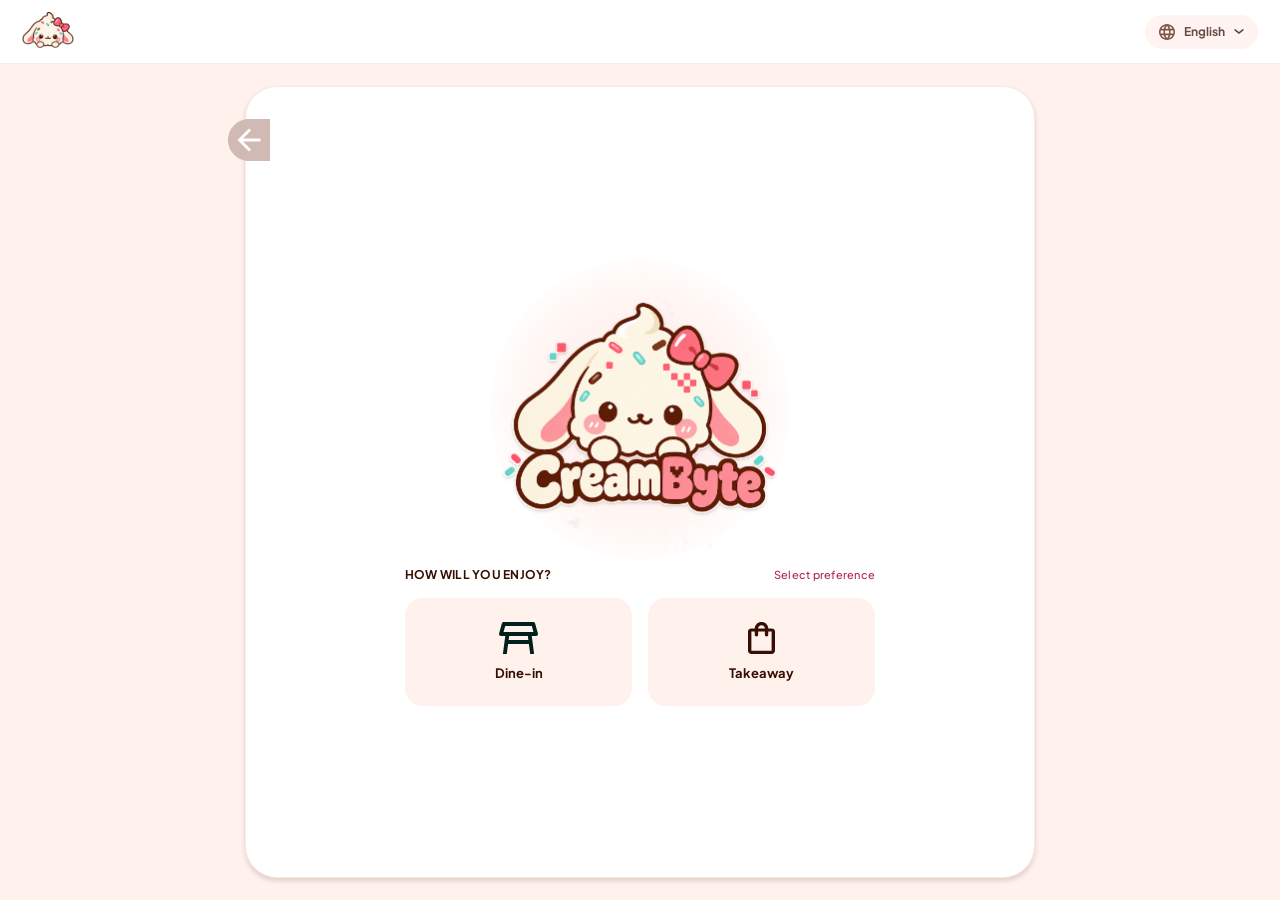
==== frontend/src/cart.html @ b2f7e340 "first commit" ====
<!doctype html>
<html lang="en">
  <head>
    <meta charset="UTF-8" />
    <meta name="viewport" content="width=device-width, initial-scale=1" />
    <meta name="theme-color" content="#fff1ec" />
    <title>Your order · CreamByte</title>
    <link rel="preconnect" href="https://fonts.googleapis.com" />
    <link rel="preconnect" href="https://fonts.gstatic.com" crossorigin />
    <link
      href="https://fonts.googleapis.com/css2?family=Plus+Jakarta+Sans:wght@400;500;600;700;800&display=swap"
      rel="stylesheet"
    />
    <link rel="stylesheet" href="/frontend/src/css/base.css" />
    <link
      rel="icon"
      type="image/png"
      href="/frontend/src/assets/creambyte-logo.png"
    />
    <link rel="stylesheet" href="/frontend/src/styles.css" />
    <link rel="stylesheet" href="/frontend/src/css/cart.css" />
    <script src="/frontend/src/app.js" defer></script>
  </head>
  <body data-page="cart">
    <header class="topbar">
      <a class="brand-link" href="/frontend/src/" aria-label="CreamByte home"
        ><img
          class="brand-mark"
          src="/frontend/src/assets/creambyte-logo.png"
          alt="CreamByte" /></a
      ><span class="language-pill"
        ><img
          class="language-icon"
          src="/frontend/src/assets/Globe.svg"
          alt="" />English<img
          class="language-caret"
          src="/frontend/src/assets/Dropdown.svg"
          alt=""
      /></span>
    </header>
    <main class="kiosk-main">
      <section class="panel cart-panel">
        <div class="cart-content">
          <div class="cart-heading">
            <h1>Your Order</h1>
            <span class="item-count" id="item-count"></span>
          </div>
          <div class="cart-items" id="cart-items"></div>
        </div>
        <div class="totals" id="cart-totals"></div>
        <div class="cart-actions">
          <a
            class="secondary-button"
            id="edit-order"
            href="/frontend/src/flavor.html"
            >Edit order</a
          >
          <div class="cart-actions-primary">
            <a
              class="secondary-button"
              id="add-another-order"
              href="/frontend/src/preference.html"
              >Add another order</a
            >
            <a
              class="primary-button"
              id="checkout"
              href="/frontend/src/payment.html"
              >Proceed to checkout <span aria-hidden="true">→</span></a
            >
          </div>
        </div>
      </section>
    </main>
  </body>
</html>
---- frontend/src/css/base.css ----
* {
  box-sizing: border-box;
}
[hidden] {
  display: none !important;
}
:root {
  color-scheme: light;
  font-family: "Plus Jakarta Sans", sans-serif;
  color: #360f02;
  background: #fff;
  font-synthesis: none;
  text-rendering: optimizeLegibility;
}
body {
  min-width: 320px;
  min-height: 100vh;
  margin: 0;
  background: #fff;
}
button,
input {
  font: inherit;
}
button,
a {
  color: inherit;
}
button {
  cursor: pointer;
}
button:focus-visible,
input:focus-visible,
a:focus-visible {
  outline: 3px solid #f45b82;
  outline-offset: 3px;
}
.topbar {
  height: 64px;
  display: flex;
  align-items: center;
  justify-content: space-between;
  padding: 0 22px;
  border-bottom: 1px solid #f8e9e4;
  background: #fff;
  box-shadow: 0 2px 8px rgba(54, 15, 2, 0.06);
}
.brand-link {
  display: inline-flex;
}
.brand-mark {
  width: 52px;
  height: 52px;
  object-fit: contain;
}
.language-pill {
  display: inline-flex;
  align-items: center;
  gap: 9px;
  padding: 9px 14px;
  border: 0;
  border-radius: 999px;
  background: #fff4f1;
  color: #694a44;
  font-size: 12px;
  font-weight: 700;
}
.language-icon {
  width: 16px;
  height: 16px;
}
.language-caret {
  width: 10px;
  height: auto;
}
.kiosk-main {
  min-height: calc(100vh - 64px);
  min-height: calc(100dvh - 64px);
  display: flex;
  justify-content: center;
  align-items: stretch;
  padding: 22px 18px;
  background: #fff1ec;
}
.panel {
  position: relative;
  width: min(100%, 790px);
  min-height: min(700px, calc(100dvh - 108px));
  border-radius: 32px;
  background: #fff;
  box-shadow: 0 3px 5px rgba(54, 15, 2, 0.15);
}
.primary-button,
.secondary-button {
  min-height: 48px;
  display: inline-flex;
  align-items: center;
  justify-content: center;
  gap: 10px;
  padding: 12px 26px;
  border-radius: 999px;
  font-size: 14px;
  font-weight: 700;
  text-decoration: none;
  transition:
    background 0.16s ease,
    transform 0.16s ease,
    box-shadow 0.16s ease;
}
.primary-button {
  border: 0;
  background: #f45b82;
  color: #fff;
  box-shadow: 0 5px 12px rgba(240, 79, 123, 0.2);
}
.primary-button:hover:not(:disabled) {
  background: #e94c75;
  transform: translateY(-1px);
}
.primary-button:disabled {
  cursor: not-allowed;
  opacity: 0.5;
  box-shadow: none;
}
.secondary-button {
  border: 1px solid #edbfd0;
  background: #fff;
  color: #b0284b;
}
.secondary-button:hover {
  background: #fff6f4;
}
.full-width {
  width: 100%;
}
.back-button {
  position: absolute;
  z-index: 3;
  top: 32px;
  left: -18px;
  width: 42px;
  height: 42px;
  display: grid;
  place-items: center;
  padding: 0;
  border: 0;
  background: transparent;
  text-decoration: none;
  transition: transform 0.16s ease;
}
.back-button img {
  display: block;
  width: 100%;
  height: 100%;
}
.back-button:hover {
  transform: scale(1.06);
}
.back-button:active {
  transform: scale(0.96);
}
.back-button:focus-visible {
  border-radius: 50%;
  outline: 3px solid #f45b82;
  outline-offset: 3px;
}
.mascot-glow {
  position: absolute;
  width: 88%;
  aspect-ratio: 1;
  border-radius: 50%;
  background: radial-gradient(circle, #ffe3e6 0%, #fff6f2 50%, transparent 72%);
}
.hero-mascot,
.preference-mascot img,
.confirmation-mascot img {
  position: relative;
  z-index: 1;
  display: block;
  width: min(100%, 460px);
  aspect-ratio: 1;
  object-fit: contain;
}
.form-error {
  margin: 0;
  color: #b0284b;
  font-size: 10px;
  font-weight: 700;
  line-height: 1.5;
}
.totals {
  display: grid;
  gap: 8px;
  padding: 15px 24px;
  border-top: 1px solid #f1dfd9;
  background: #fff7f4;
  font-size: 11px;
}
.total-row {
  display: flex;
  justify-content: space-between;
  gap: 10px;
}
.total-row.vat {
  color: #806a64;
}
.total-row.grand {
  padding-top: 3px;
  font-weight: 800;
}
@media (min-width: 700px) {
  .topbar {
    height: 76px;
    padding: 0 32px;
  }
  .brand-mark {
    width: 62px;
    height: 62px;
  }
  .kiosk-main {
    min-height: calc(100dvh - 76px);
    padding: 30px 32px;
  }
  .panel {
    min-height: min(700px, calc(100dvh - 136px));
    border-radius: 38px;
  }
  .totals {
    padding: 18px 28px;
    font-size: 13px;
  }
}
@media (max-width: 480px) {
  .topbar {
    height: 56px;
    padding: 0 13px;
  }
  .brand-mark {
    width: 45px;
    height: 45px;
  }
  .kiosk-main {
    min-height: calc(100dvh - 56px);
    padding: 14px 12px;
  }
  .panel {
    min-height: min(700px, calc(100dvh - 84px));
    border-radius: 23px;
  }
  .back-button {
    top: 22px;
    left: -9px;
    width: 32px;
    height: 32px;
    font-size: 18px;
  }
  .totals {
    padding: 12px 14px;
    font-size: 10px;
  }
}
@media (prefers-reduced-motion: reduce) {
  *,
  *::before,
  *::after {
    scroll-behavior: auto !important;
    transition-duration: 0.01ms !important;
  }
}
---- frontend/src/styles.css ----
/* ============================================================
   CreamByte Kiosk — Global Styles
   Shared shell, layout, and base components used across all
   kiosk pages. Page-specific overrides live in /css/*.

   Design tokens, layout, and shared components.
   ============================================================ */

/* ---------- Design tokens ---------- */
:root {
  color-scheme: light;
  font-family: "Plus Jakarta Sans", sans-serif;
  color: #360f02;
  background: #fff;
  font-synthesis: none;
  text-rendering: optimizeLegibility;

  /* Brand palette */
  --cb-primary: #f45b82;
  --cb-primary-hover: #e94c75;
  --cb-primary-active: #d63f68;
  --cb-primary-soft: #fff4f1;
  --cb-ink: #360f02;
  --cb-surface: #ffffff;
  --cb-bg: #fff1ec;
  --cb-border: #f8e9e4;
  --cb-text-muted: #8f7770;
  --cb-danger: #b0284b;

  /* Elevation & shape */
  --cb-shadow-panel: 0 3px 5px rgba(54, 15, 2, 0.15);
  --cb-shadow-primary: 0 5px 12px rgba(240, 79, 123, 0.2);
  --cb-radius-panel: 32px;
  --cb-radius-btn: 999px;
}

/* ---------- Reset & base ---------- */
*,
*::before,
*::after {
  box-sizing: border-box;
}

[hidden] {
  display: none !important;
}

body {
  margin: 0;
  min-width: 320px;
  min-height: 100vh;
  min-height: 100dvh;
  background: #fff;
}

button,
input {
  font: inherit;
}

button,
a {
  color: inherit;
}

button {
  cursor: pointer;
}

button:focus-visible,
input:focus-visible,
a:focus-visible {
  outline: 3px solid #f45b82;
  outline-offset: 3px;
}

/* ---------- App shell: top bar ---------- */
.topbar {
  height: 64px;
  display: flex;
  align-items: center;
  justify-content: space-between;
  padding: 0 22px;
  border-bottom: 1px solid #f8e9e4;
  background: #fff;
  box-shadow: 0 2px 8px rgba(54, 15, 2, 0.06);
}

.brand-link {
  display: inline-flex;
}

.brand-mark {
  width: 52px;
  height: 52px;
  object-fit: contain;
}

.language-pill {
  display: inline-flex;
  align-items: center;
  gap: 9px;
  padding: 9px 14px;
  border: 0;
  border-radius: 999px;
  background: #fff4f1;
  color: #694a44;
  font-size: 12px;
  font-weight: 700;
}

.language-icon {
  width: 16px;
  height: 16px;
}

.language-caret {
  width: 10px;
  height: auto;
}

/* ---------- App shell: main panel ---------- */
.kiosk-main {
  min-height: calc(100vh - 64px);
  min-height: calc(100dvh - 64px);
  display: flex;
  justify-content: center;
  align-items: stretch;
  padding: 22px 18px;
  background: #fff1ec;
}

.panel {
  position: relative;
  width: min(100%, 790px);
  min-height: min(700px, calc(100dvh - 108px));
  border-radius: var(--cb-radius-panel);
  border: 1px solid var(--cb-border);
  background: var(--cb-surface);
  box-shadow: var(--cb-shadow-panel);
}

/* ---------- Home screen ---------- */
.start-panel {
  display: flex;
  flex-direction: column;
  align-items: center;
  justify-content: center;
  padding: 30px 48px;
}

.mascot-wrap {
  position: relative;
  flex: 1 1 auto;
  width: min(100%, 520px);
  min-height: 250px;
  display: flex;
  align-items: center;
  justify-content: center;
}

.mascot-glow {
  position: absolute;
  width: 88%;
  aspect-ratio: 1;
  border-radius: 50%;
  background: radial-gradient(circle, #ffe3e6 0%, #fff6f2 50%, transparent 72%);
}

.hero-mascot,
.preference-mascot img,
.confirmation-mascot img {
  position: relative;
  z-index: 1;
  display: block;
  width: min(100%, 460px);
  aspect-ratio: 1;
  object-fit: contain;
}

.home-content {
  width: min(100%, 470px);
  display: flex;
  flex-direction: column;
  align-items: center;
  text-align: center;
}

.home-content h1 {
  margin: 0;
  font-size: clamp(23px, 3.2vw, 31px);
  font-weight: 800;
  letter-spacing: -0.04em;
}

.home-content > p:not(.member-welcome) {
  margin: 9px 0 0;
  color: var(--cb-text-muted);
  font-size: 13px;
}

/* ---------- Buttons ---------- */
.primary-button,
.secondary-button {
  min-height: 48px;
  display: inline-flex;
  align-items: center;
  justify-content: center;
  gap: 10px;
  padding: 12px 26px;
  border-radius: var(--cb-radius-btn);
  font-size: 14px;
  font-weight: 700;
  text-decoration: none;
  transition:
    background 0.16s ease,
    transform 0.16s ease,
    box-shadow 0.16s ease;
}

.primary-button {
  border: 0;
  background: var(--cb-primary);
  color: #fff;
  box-shadow: var(--cb-shadow-primary);
}

.primary-button:hover:not(:disabled) {
  background: var(--cb-primary-hover);
  transform: translateY(-1px);
}

.primary-button:active:not(:disabled),
.secondary-button:active {
  transform: scale(0.98);
}

.primary-button:disabled {
  cursor: not-allowed;
  opacity: 0.5;
  box-shadow: none;
}

.secondary-button {
  border: 1px solid #edbfd0;
  background: var(--cb-surface);
  color: var(--cb-danger);
}

.secondary-button:hover {
  background: #fff6f4;
}

.full-width {
  width: 100%;
}

/* ---------- Back button ---------- */
.back-button {
  position: absolute;
  z-index: 3;
  top: 32px;
  left: -18px;
  width: 42px;
  height: 42px;
  display: grid;
  place-items: center;
  padding: 0;
  border: 0;
  background: transparent;
  text-decoration: none;
  transition: transform 0.16s ease;
}

.back-button img {
  display: block;
  width: 100%;
  height: 100%;
}

.back-button:hover {
  transform: scale(1.06);
}

.back-button:active {
  transform: scale(0.96);
}

.back-button:focus-visible {
  border-radius: 50%;
  outline: 3px solid #f45b82;
  outline-offset: 3px;
}
---- frontend/src/css/cart.css ----
.cart-panel {
  display: flex;
  flex-direction: column;
  overflow: hidden;
}
.cart-content {
  flex: 1;
  min-height: 0;
  padding: 24px 24px 12px;
}
.cart-heading {
  display: flex;
  align-items: center;
  justify-content: space-between;
  margin-bottom: 14px;
}
.cart-heading h1 {
  margin: 0;
  font-size: 19px;
}
.item-count {
  padding: 5px 11px;
  border-radius: 99px;
  background: #fff1ec;
  color: #8e5148;
  font-size: 10px;
  font-weight: 700;
}
.cart-items {
  display: grid;
  gap: 12px;
}
.cart-item {
  display: grid;
  grid-template-columns: 82px minmax(0, 1fr);
  gap: 13px;
  padding: 11px;
  border-radius: 16px;
  background: #fff;
  box-shadow: 0 3px 8px rgba(95, 54, 42, 0.12);
}
.cart-art {
  display: grid;
  place-items: center;
  aspect-ratio: 1;
  border-radius: 12px;
  background: #fff1ec;
}
.cart-art-img {
  width: 100%;
  height: 100%;
  object-fit: contain;
  padding: 6px;
}
.cart-scoop {
  width: 62%;
  aspect-ratio: 1;
  border-radius: 50%;
  box-shadow:
    inset -7px -7px 12px rgba(54, 15, 2, 0.12),
    inset 5px 4px 8px rgba(255, 255, 255, 0.55);
}
.cart-item-main {
  min-width: 0;
  padding: 3px 0;
}
.cart-item-title {
  display: flex;
  align-items: start;
  justify-content: space-between;
  gap: 8px;
}
.cart-item-title h2 {
  overflow: hidden;
  margin: 0;
  font-size: 12px;
  text-overflow: ellipsis;
  white-space: nowrap;
}
.cart-item-title strong {
  flex: 0 0 auto;
  font-size: 11px;
}
.unit-price {
  margin: 4px 0 0;
  color: #927c76;
  font-size: 9px;
}
.order-details {
  display: grid;
  grid-template-columns: repeat(2, minmax(0, 1fr));
  gap: 4px 12px;
  margin: 8px 0;
  color: #806a64;
  font-size: 9px;
}
.order-details div {
  min-width: 0;
  display: flex;
  justify-content: space-between;
  gap: 4px;
}
.order-details .service-detail {
  grid-column: 1 / -1;
}
.order-details dd {
  overflow: hidden;
  margin: 0;
  color: #5b3c35;
  font-weight: 600;
  text-align: right;
  text-overflow: ellipsis;
  white-space: nowrap;
}
.cart-item-controls {
  display: flex;
  align-items: center;
  justify-content: space-between;
  padding-top: 7px;
  border-top: 1px solid #f4e8e4;
}
.quantity-control {
  display: inline-flex;
  align-items: center;
  gap: 8px;
  padding: 3px 7px;
  border-radius: 99px;
  background: #faf3f0;
  font-size: 10px;
}
.quantity-control button,
.remove-item {
  display: grid;
  place-items: center;
  padding: 0;
  border: 0;
  border-radius: 50%;
  background: transparent;
}
.quantity-control button {
  width: 22px;
  height: 22px;
  font-size: 14px;
}
.quantity-control button:hover {
  background: #fff;
}
.remove-item {
  width: 28px;
  height: 28px;
  color: #9a7770;
  font-size: 17px;
}
.remove-icon {
  display: block;
  width: 16px;
  height: 16px;
}
.remove-item:hover {
  background: #fff1ec;
  color: #b0284b;
}
.cart-actions {
  display: flex;
  flex-wrap: wrap;
  align-items: center;
  justify-content: space-between;
  gap: 10px;
  padding: 13px 24px 18px;
}
.cart-actions-primary {
  display: flex;
  flex-wrap: wrap;
  gap: 10px;
}
.cart-actions .primary-button,
.cart-actions .secondary-button {
  min-height: 44px;
  padding: 10px 20px;
  font-size: 12px;
}
@media (min-width: 700px) {
  .cart-item {
    grid-template-columns: 106px minmax(0, 1fr);
    gap: 16px;
    padding: 13px;
  }
  .cart-item-title h2 {
    font-size: 14px;
  }
  .cart-item-title strong {
    font-size: 12px;
  }
  .unit-price,
  .order-details {
    font-size: 10px;
  }
}
@media (max-width: 480px) {
  .cart-content {
    padding: 19px 13px 10px;
  }
  .cart-heading h1 {
    font-size: 16px;
  }
  .cart-item {
    grid-template-columns: 62px minmax(0, 1fr);
    gap: 9px;
    padding: 8px;
  }
  .cart-item-title h2 {
    font-size: 10px;
  }
  .cart-item-title strong {
    font-size: 9px;
  }
  .unit-price,
  .order-details {
    font-size: 8px;
  }
  .order-details {
    gap: 3px 8px;
  }
  .cart-item-controls {
    padding-top: 5px;
  }
  .cart-actions {
    padding: 11px 13px 14px;
  }
  .cart-actions,
  .cart-actions-primary {
    flex-direction: column;
    width: 100%;
  }
  .cart-actions .primary-button,
  .cart-actions .secondary-button {
    width: 100%;
    min-height: 43px;
    padding: 10px 15px;
    font-size: 11px;
  }
}
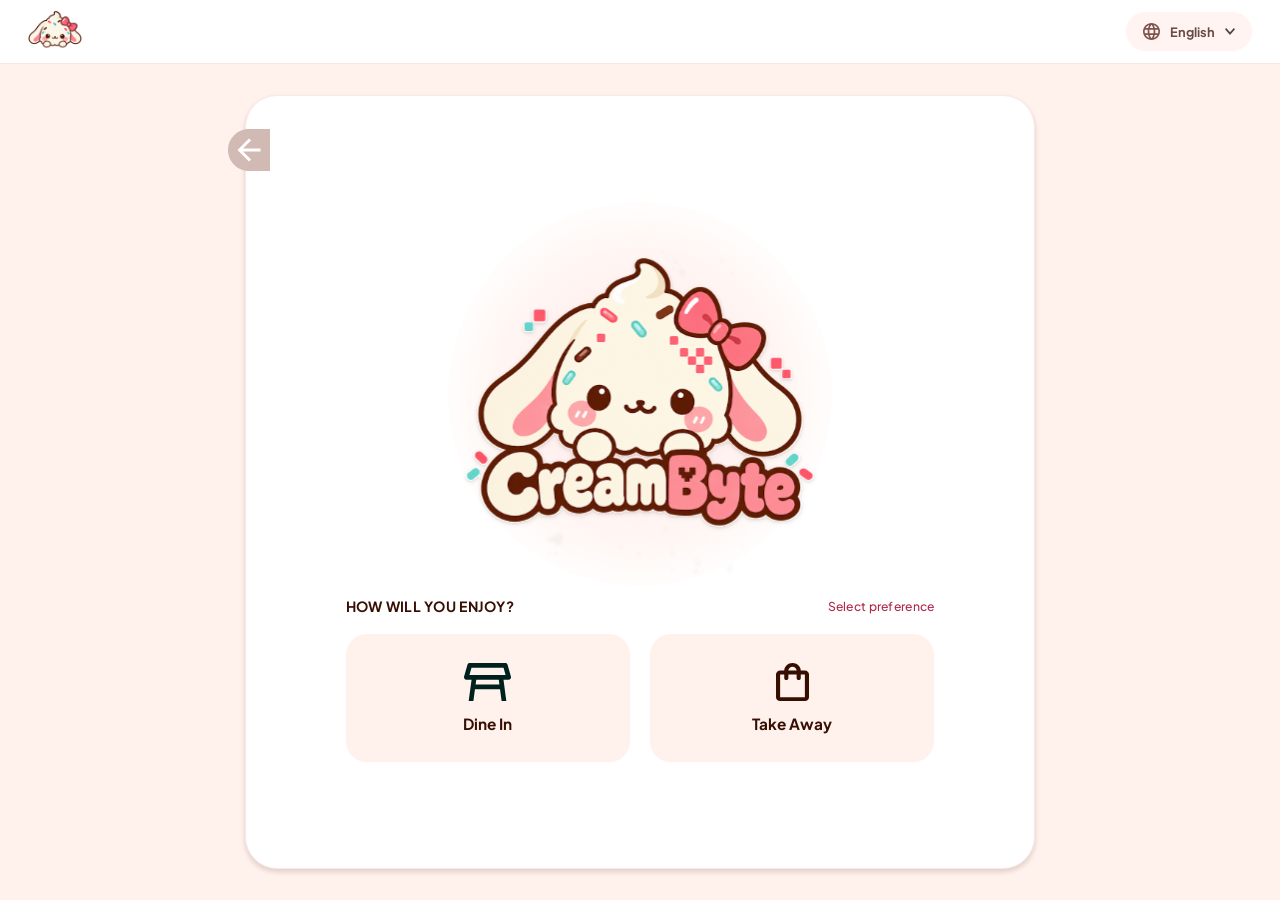
==== commit d7c2be63: "2nd comit" ====
--- a/frontend/src/cart.html
+++ b/frontend/src/cart.html
@@ -19,7 +19,6 @@
     />
     <link rel="stylesheet" href="/frontend/src/styles.css" />
     <link rel="stylesheet" href="/frontend/src/css/cart.css" />
-    <script src="/frontend/src/app.js" defer></script>
   </head>
   <body data-page="cart">
     <header class="topbar">
@@ -47,6 +46,21 @@
           </div>
           <div class="cart-items" id="cart-items"></div>
         </div>
+        <div class="points-apply" id="points-apply" hidden>
+          <p class="points-note" id="points-note"></p>
+          <div class="points-apply-actions">
+            <button class="secondary-button" id="apply-points" type="button">
+              Apply points
+            </button>
+            <button
+              class="secondary-button"
+              id="guest-create-points"
+              type="button"
+            >
+              Create account to earn points
+            </button>
+          </div>
+        </div>
         <div class="totals" id="cart-totals"></div>
         <div class="cart-actions">
           <a
@@ -73,4 +87,5 @@
       </section>
     </main>
   </body>
+  <script src="/frontend/src/app.js"></script>
 </html>
--- a/frontend/src/css/base.css
+++ b/frontend/src/css/base.css
@@ -184,17 +184,17 @@
 .form-error {
   margin: 0;
   color: #b0284b;
-  font-size: 10px;
+  font-size: clamp(11px, 0.85vw, 14px);
   font-weight: 700;
   line-height: 1.5;
 }
 .totals {
   display: grid;
-  gap: 8px;
-  padding: 15px 24px;
+  gap: clamp(8px, 0.7vw, 12px);
+  padding: clamp(15px, 1.4vw, 22px) clamp(24px, 2.2vw, 36px);
   border-top: 1px solid #f1dfd9;
   background: #fff7f4;
-  font-size: 11px;
+  font-size: clamp(12px, 1vw, 16px);
 }
 .total-row {
   display: flex;
@@ -224,10 +224,6 @@
   .panel {
     min-height: min(700px, calc(100dvh - 136px));
     border-radius: 38px;
-  }
-  .totals {
-    padding: 18px 28px;
-    font-size: 13px;
   }
 }
 @media (max-width: 480px) {
--- a/frontend/src/styles.css
+++ b/frontend/src/styles.css
@@ -32,6 +32,7 @@
   --cb-shadow-primary: 0 5px 12px rgba(240, 79, 123, 0.2);
   --cb-radius-panel: 32px;
   --cb-radius-btn: 999px;
+  --cb-topbar-height: clamp(64px, 4.8vw, 84px);
 }
 
 /* ---------- Reset & base ---------- */
@@ -76,11 +77,11 @@
 
 /* ---------- App shell: top bar ---------- */
 .topbar {
-  height: 64px;
+  height: var(--cb-topbar-height);
   display: flex;
   align-items: center;
   justify-content: space-between;
-  padding: 0 22px;
+  padding: 0 clamp(22px, 2.2vw, 40px);
   border-bottom: 1px solid #f8e9e4;
   background: #fff;
   box-shadow: 0 2px 8px rgba(54, 15, 2, 0.06);
@@ -91,49 +92,53 @@
 }
 
 .brand-mark {
-  width: 52px;
-  height: 52px;
+  width: clamp(52px, 4.2vw, 72px);
+  height: clamp(52px, 4.2vw, 72px);
   object-fit: contain;
 }
 
 .language-pill {
   display: inline-flex;
   align-items: center;
-  gap: 9px;
-  padding: 9px 14px;
+  gap: clamp(8px, 0.8vw, 12px);
+  padding: clamp(9px, 0.9vw, 14px) clamp(14px, 1.3vw, 22px);
   border: 0;
   border-radius: 999px;
   background: #fff4f1;
   color: #694a44;
-  font-size: 12px;
+  font-size: clamp(12px, 1vw, 16px);
   font-weight: 700;
 }
 
 .language-icon {
-  width: 16px;
-  height: 16px;
+  width: clamp(16px, 1.3vw, 22px);
+  height: clamp(16px, 1.3vw, 22px);
 }
 
 .language-caret {
-  width: 10px;
+  width: clamp(10px, 0.8vw, 14px);
   height: auto;
 }
 
 /* ---------- App shell: main panel ---------- */
 .kiosk-main {
-  min-height: calc(100vh - 64px);
-  min-height: calc(100dvh - 64px);
+  min-height: calc(100vh - var(--cb-topbar-height));
+  min-height: calc(100dvh - var(--cb-topbar-height));
   display: flex;
   justify-content: center;
   align-items: stretch;
-  padding: 22px 18px;
+  padding: clamp(22px, 2.4vw, 40px) clamp(18px, 2.4vw, 44px);
   background: #fff1ec;
 }
 
 .panel {
   position: relative;
-  width: min(100%, 790px);
-  min-height: min(700px, calc(100dvh - 108px));
+  width: min(
+    100%,
+    clamp(790px, 88vw, 1000px),
+    max(790px, calc((100dvh - 140px) * 0.86))
+  );
+  min-height: min(720px, calc(100dvh - var(--cb-topbar-height) - 44px));
   border-radius: var(--cb-radius-panel);
   border: 1px solid var(--cb-border);
   background: var(--cb-surface);
@@ -173,13 +178,13 @@
   position: relative;
   z-index: 1;
   display: block;
-  width: min(100%, 460px);
+  width: min(100%, clamp(460px, 42vw, 600px));
   aspect-ratio: 1;
   object-fit: contain;
 }
 
 .home-content {
-  width: min(100%, 470px);
+  width: min(100%, clamp(470px, 44vw, 620px));
   display: flex;
   flex-direction: column;
   align-items: center;
@@ -188,7 +193,7 @@
 
 .home-content h1 {
   margin: 0;
-  font-size: clamp(23px, 3.2vw, 31px);
+  font-size: clamp(26px, 3vw, 44px);
   font-weight: 800;
   letter-spacing: -0.04em;
 }
@@ -196,20 +201,20 @@
 .home-content > p:not(.member-welcome) {
   margin: 9px 0 0;
   color: var(--cb-text-muted);
-  font-size: 13px;
+  font-size: clamp(14px, 1.05vw, 18px);
 }
 
 /* ---------- Buttons ---------- */
 .primary-button,
 .secondary-button {
-  min-height: 48px;
+  min-height: clamp(50px, 3.4vw, 64px);
   display: inline-flex;
   align-items: center;
   justify-content: center;
-  gap: 10px;
-  padding: 12px 26px;
+  gap: clamp(8px, 0.8vw, 12px);
+  padding: clamp(12px, 1.1vw, 16px) clamp(26px, 2.2vw, 36px);
   border-radius: var(--cb-radius-btn);
-  font-size: 14px;
+  font-size: clamp(15px, 1.1vw, 20px);
   font-weight: 700;
   text-decoration: none;
   transition:
@@ -259,10 +264,10 @@
 .back-button {
   position: absolute;
   z-index: 3;
-  top: 32px;
+  top: clamp(32px, 2.6vw, 44px);
   left: -18px;
-  width: 42px;
-  height: 42px;
+  width: clamp(42px, 3.2vw, 56px);
+  height: clamp(42px, 3.2vw, 56px);
   display: grid;
   place-items: center;
   padding: 0;
@@ -291,3 +296,41 @@
   outline: 3px solid #f45b82;
   outline-offset: 3px;
 }
+
+/* ---------- Attract / idle screen ---------- */
+.attract-panel {
+  display: flex;
+  flex-direction: column;
+  align-items: center;
+  justify-content: center;
+  text-align: center;
+}
+.attract-featured {
+  width: min(100%, 620px);
+  text-align: center;
+}
+.attract-featured h1 {
+  margin: 0;
+  font-size: clamp(26px, 3vw, 42px);
+  font-weight: 800;
+  letter-spacing: -0.04em;
+}
+.attract-featured p {
+  margin: 8px 0 0;
+  color: #927c76;
+  font-size: clamp(13px, 1vw, 17px);
+  font-weight: 600;
+}
+.attract-banner {
+  margin: 18px 0 0;
+  padding: 10px 18px;
+  border-radius: 99px;
+  background: #fff4f1;
+  color: #77564e;
+  font-size: clamp(12px, 1vw, 16px);
+  font-weight: 700;
+}
+.attract-start {
+  margin-top: clamp(24px, 3vw, 40px);
+  min-width: min(100%, 340px);
+}
--- a/frontend/src/css/cart.css
+++ b/frontend/src/css/cart.css
@@ -6,36 +6,37 @@
 .cart-content {
   flex: 1;
   min-height: 0;
-  padding: 24px 24px 12px;
+  padding: clamp(24px, 2.2vw, 36px) clamp(24px, 2.2vw, 36px)
+    clamp(12px, 1.2vw, 20px);
 }
 .cart-heading {
   display: flex;
   align-items: center;
   justify-content: space-between;
-  margin-bottom: 14px;
+  margin-bottom: clamp(14px, 1.3vw, 20px);
 }
 .cart-heading h1 {
   margin: 0;
-  font-size: 19px;
+  font-size: clamp(20px, 1.7vw, 30px);
 }
 .item-count {
-  padding: 5px 11px;
+  padding: clamp(5px, 0.5vw, 8px) clamp(11px, 1vw, 16px);
   border-radius: 99px;
   background: #fff1ec;
   color: #8e5148;
-  font-size: 10px;
+  font-size: clamp(11px, 0.85vw, 14px);
   font-weight: 700;
 }
 .cart-items {
   display: grid;
-  gap: 12px;
+  gap: clamp(12px, 1.1vw, 18px);
 }
 .cart-item {
   display: grid;
-  grid-template-columns: 82px minmax(0, 1fr);
-  gap: 13px;
-  padding: 11px;
-  border-radius: 16px;
+  grid-template-columns: clamp(96px, 8vw, 128px) minmax(0, 1fr);
+  gap: clamp(13px, 1.2vw, 20px);
+  padding: clamp(11px, 1vw, 16px);
+  border-radius: clamp(16px, 1.4vw, 22px);
   background: #fff;
   box-shadow: 0 3px 8px rgba(95, 54, 42, 0.12);
 }
@@ -43,7 +44,7 @@
   display: grid;
   place-items: center;
   aspect-ratio: 1;
-  border-radius: 12px;
+  border-radius: clamp(12px, 1.1vw, 18px);
   background: #fff1ec;
 }
 .cart-art-img {
@@ -73,26 +74,26 @@
 .cart-item-title h2 {
   overflow: hidden;
   margin: 0;
-  font-size: 12px;
+  font-size: clamp(13px, 1.05vw, 18px);
   text-overflow: ellipsis;
   white-space: nowrap;
 }
 .cart-item-title strong {
   flex: 0 0 auto;
-  font-size: 11px;
+  font-size: clamp(12px, 0.95vw, 16px);
 }
 .unit-price {
   margin: 4px 0 0;
   color: #927c76;
-  font-size: 9px;
+  font-size: clamp(10px, 0.8vw, 13px);
 }
 .order-details {
   display: grid;
   grid-template-columns: repeat(2, minmax(0, 1fr));
-  gap: 4px 12px;
+  gap: clamp(4px, 0.4vw, 6px) clamp(12px, 1.1vw, 18px);
   margin: 8px 0;
   color: #806a64;
-  font-size: 9px;
+  font-size: clamp(10px, 0.8vw, 13px);
 }
 .order-details div {
   min-width: 0;
@@ -116,17 +117,17 @@
   display: flex;
   align-items: center;
   justify-content: space-between;
-  padding-top: 7px;
+  padding-top: clamp(7px, 0.6vw, 11px);
   border-top: 1px solid #f4e8e4;
 }
 .quantity-control {
   display: inline-flex;
   align-items: center;
-  gap: 8px;
-  padding: 3px 7px;
+  gap: clamp(8px, 0.7vw, 12px);
+  padding: clamp(3px, 0.3vw, 6px) clamp(7px, 0.7vw, 10px);
   border-radius: 99px;
   background: #faf3f0;
-  font-size: 10px;
+  font-size: clamp(11px, 0.9vw, 14px);
 }
 .quantity-control button,
 .remove-item {
@@ -138,23 +139,36 @@
   background: transparent;
 }
 .quantity-control button {
-  width: 22px;
-  height: 22px;
-  font-size: 14px;
+  width: clamp(22px, 2vw, 30px);
+  height: clamp(22px, 2vw, 30px);
+  font-size: clamp(14px, 1.2vw, 20px);
 }
 .quantity-control button:hover {
   background: #fff;
 }
+.edit-item {
+  min-height: clamp(30px, 2.4vw, 40px);
+  padding: 0 clamp(12px, 1vw, 18px);
+  border: 1px solid #edbfd0;
+  border-radius: 999px;
+  background: var(--cb-surface);
+  color: var(--cb-danger);
+  font-size: clamp(11px, 0.9vw, 14px);
+  font-weight: 700;
+}
+.edit-item:hover {
+  background: #fff6f4;
+}
 .remove-item {
-  width: 28px;
-  height: 28px;
+  width: clamp(28px, 2.4vw, 38px);
+  height: clamp(28px, 2.4vw, 38px);
   color: #9a7770;
   font-size: 17px;
 }
 .remove-icon {
   display: block;
-  width: 16px;
-  height: 16px;
+  width: clamp(16px, 1.4vw, 22px);
+  height: clamp(16px, 1.4vw, 22px);
 }
 .remove-item:hover {
   background: #fff1ec;
@@ -165,36 +179,20 @@
   flex-wrap: wrap;
   align-items: center;
   justify-content: space-between;
-  gap: 10px;
-  padding: 13px 24px 18px;
+  gap: clamp(10px, 1vw, 16px);
+  padding: clamp(13px, 1.3vw, 20px) clamp(24px, 2.2vw, 36px)
+    clamp(18px, 1.7vw, 28px);
 }
 .cart-actions-primary {
   display: flex;
   flex-wrap: wrap;
-  gap: 10px;
+  gap: clamp(10px, 1vw, 16px);
 }
 .cart-actions .primary-button,
 .cart-actions .secondary-button {
-  min-height: 44px;
-  padding: 10px 20px;
-  font-size: 12px;
-}
-@media (min-width: 700px) {
-  .cart-item {
-    grid-template-columns: 106px minmax(0, 1fr);
-    gap: 16px;
-    padding: 13px;
-  }
-  .cart-item-title h2 {
-    font-size: 14px;
-  }
-  .cart-item-title strong {
-    font-size: 12px;
-  }
-  .unit-price,
-  .order-details {
-    font-size: 10px;
-  }
+  min-height: clamp(46px, 3.2vw, 60px);
+  padding: clamp(10px, 0.9vw, 14px) clamp(20px, 1.8vw, 30px);
+  font-size: clamp(13px, 0.95vw, 17px);
 }
 @media (max-width: 480px) {
   .cart-content {
@@ -240,3 +238,72 @@
     font-size: 11px;
   }
 }
+@media (min-height: 1600px) {
+  .cart-content {
+    padding: 36px 40px 18px;
+  }
+  .cart-heading {
+    margin-bottom: 20px;
+  }
+  .cart-heading h1 {
+    font-size: 30px;
+  }
+  .item-count {
+    font-size: 14px;
+  }
+  .cart-items {
+    gap: 18px;
+  }
+  .cart-item {
+    grid-template-columns: 128px minmax(0, 1fr);
+    gap: 20px;
+    padding: 16px;
+  }
+  .cart-item-title h2 {
+    font-size: 19px;
+  }
+  .cart-item-title strong {
+    font-size: 17px;
+  }
+  .unit-price {
+    font-size: 13px;
+  }
+  .order-details {
+    font-size: 13px;
+  }
+  .quantity-control {
+    font-size: 15px;
+  }
+  .quantity-control button {
+    width: 32px;
+    height: 32px;
+    font-size: 20px;
+  }
+  .cart-actions .primary-button,
+  .cart-actions .secondary-button {
+    min-height: 60px;
+    font-size: 18px;
+  }
+}
+.points-apply {
+  padding: clamp(13px, 1.3vw, 20px) clamp(24px, 2.2vw, 36px)
+    clamp(10px, 1vw, 16px);
+  border-top: 1px solid #f4e8e4;
+}
+.points-note {
+  margin: 0 0 10px;
+  color: #927c76;
+  font-size: clamp(12px, 0.95vw, 15px);
+  font-weight: 600;
+  text-align: center;
+}
+.points-apply-actions {
+  display: flex;
+  flex-wrap: wrap;
+  gap: 10px;
+  justify-content: center;
+}
+.total-row.points {
+  color: #287d70;
+  font-weight: 700;
+}
